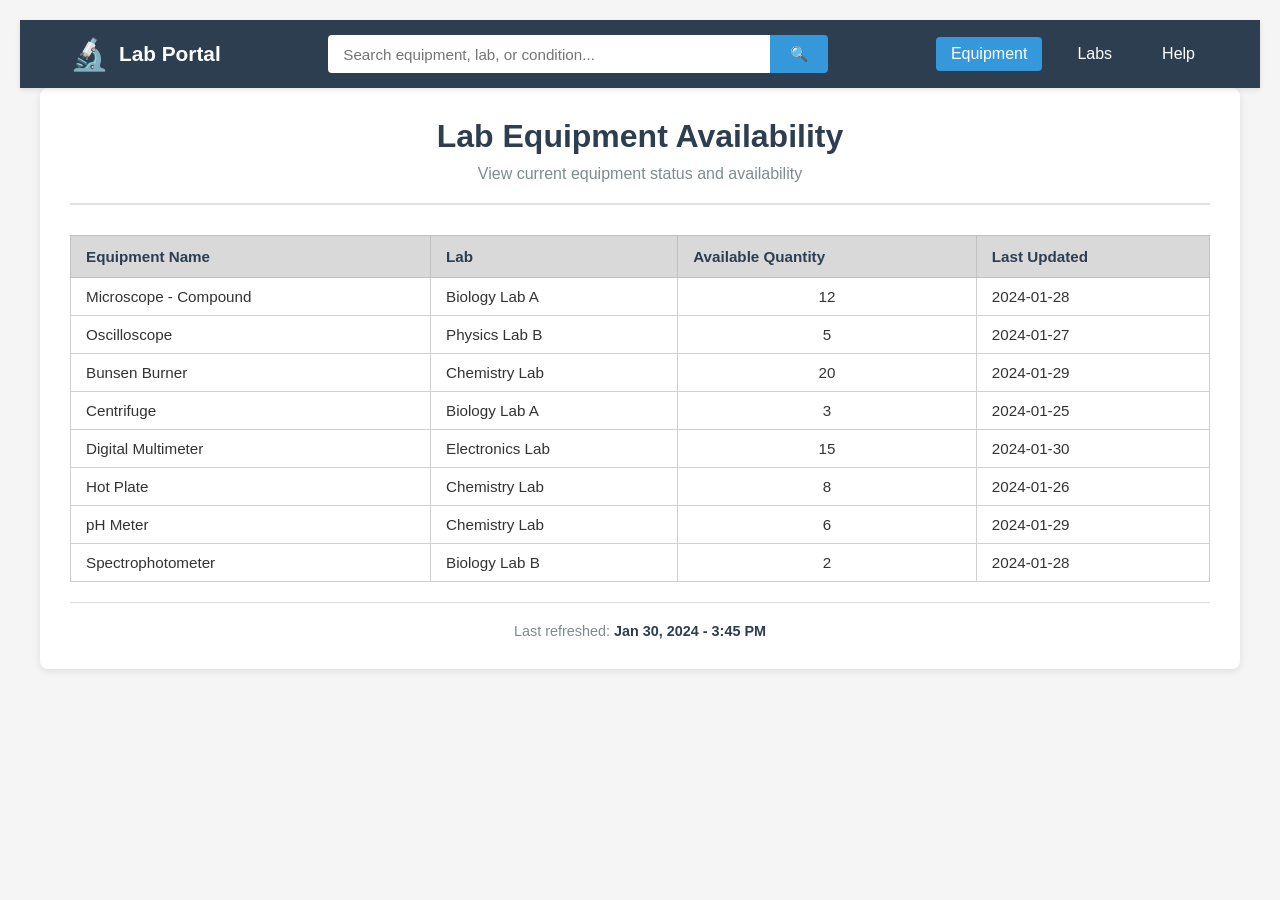
==== index.html @ 0727ee99 "Add files via upload" ====
<!DOCTYPE html>
<html lang="en">
<head>
    <meta charset="UTF-8">
    <meta name="viewport" content="width=device-width, initial-scale=1.0">
    <title>Lab Equipment Availability</title>
    
    <!-- Link to our CSS file -->
    <link rel="stylesheet" href="style.css">
</head>
<body>
     <!-- Navigation Bar -->
    <nav class="navbar">
        <div class="nav-container">
            <!-- Logo/Brand -->
            <div class="nav-logo">
                <span class="logo-icon">🔬</span>
                <span class="logo-text">Lab Portal</span>
            </div>
            
            <!-- Search Bar -->
            <div class="nav-search">
                <input 
                    type="text" 
                    id="searchInput" 
                    class="search-input" 
                    placeholder="Search equipment, lab, or condition..."
                >
                <button class="search-button">
                    <span class="search-icon">🔍</span>
                </button>
            </div>
            
            <!-- Navigation Links (optional - can add later) -->
            <div class="nav-links">
                <a href="#" class="nav-link active">Equipment</a>
                <a href="#" class="nav-link">Labs</a>
                <a href="#" class="nav-link">Help</a>
            </div>
        </div>
    </nav>
    
    <!-- Main container for the page -->
    <div class="container">
        
        <!-- Page header -->
        <header>
            <h1>Lab Equipment Availability</h1>
            <p>View current equipment status and availability</p>
        </header>

        <!-- Loading message (will be controlled by JavaScript later) -->
        <div id="loading" style="display: none;">Loading equipment data...</div>

        <!-- Error message (will be controlled by JavaScript later) -->
        <div id="error" style="display: none;"></div>

        <!-- Table container (Excel-like table) -->
        <div class="table-container">
            <table id="equipmentTable">
                <!-- Table header -->
                <thead>
                    <tr>
                        <th>Equipment Name</th>
                        <th>Lab</th>
                        <th>Available Quantity</th>
                    
                        <th>Last Updated</th>
                    </tr>
                </thead>
                <!-- Table body with SAMPLE DATA for design preview -->
                <tbody id="equipmentTableBody">
                    <tr>
                        <td>Microscope - Compound</td>
                        <td>Biology Lab A</td>
                        <td style="text-align: center;">12</td>
                        
                        <td>2024-01-28</td>
                    </tr>
                    <tr>
                        <td>Oscilloscope</td>
                        <td>Physics Lab B</td>
                        <td style="text-align: center;">5</td>
                        
                        <td>2024-01-27</td>
                    </tr>
                    <tr>
                        <td>Bunsen Burner</td>
                        <td>Chemistry Lab</td>
                        <td style="text-align: center;">20</td>
                       
                        <td>2024-01-29</td>
                    </tr>
                    <tr>
                        <td>Centrifuge</td>
                        <td>Biology Lab A</td>
                        <td style="text-align: center;">3</td>
                        
                        <td>2024-01-25</td>
                    </tr>
                    <tr>
                        <td>Digital Multimeter</td>
                        <td>Electronics Lab</td>
                        <td style="text-align: center;">15</td>
                       
                        <td>2024-01-30</td>
                    </tr>
                    <tr>
                        <td>Hot Plate</td>
                        <td>Chemistry Lab</td>
                        <td style="text-align: center;">8</td>
                        
                        <td>2024-01-26</td>
                    </tr>
                    <tr>
                        <td>pH Meter</td>
                        <td>Chemistry Lab</td>
                        <td style="text-align: center;">6</td>
                        
                        <td>2024-01-29</td>
                    </tr>
                    <tr>
                        <td>Spectrophotometer</td>
                        <td>Biology Lab B</td>
                        <td style="text-align: center;">2</td>
                        
                        <td>2024-01-28</td>
                    </tr>
                </tbody>
            </table>
        </div>

        <!-- Footer -->
        <footer>
            <p>Last refreshed: <span id="refreshTime">Jan 30, 2024 - 3:45 PM</span></p>
        </footer>

    </div>

    <!-- 
        ============================================
        FIREBASE JAVASCRIPT PLACEHOLDER
        ============================================
        
        When ready to integrate Firebase:
        1. Uncomment the line below
        2. Make sure script.js has your Firebase config
        3. The script will replace the sample data above
        
        <script src="script.js" type="module"></script>
    -->
</body>
</html>
---- style.css ----
/* ========================================
   GENERAL PAGE STYLING
   ======================================== */

/* Reset default margins and set overall page style */
* {
    margin: 0;
    padding: 0;
    box-sizing: border-box;
}

body {
    font-family: 'Segoe UI', Tahoma, Geneva, Verdana, sans-serif;
    background-color: #f5f5f5;
    color: #333;
    padding: 20px;
}

/* ========================================
   NAVIGATION BAR STYLING
   ======================================== */

.navbar {
    background-color: #2c3e50;
    color: white;
    padding: 15px 0;
    box-shadow: 0 2px 5px rgba(0, 0, 0, 0.1);
    position: sticky;
    top: 0;
    z-index: 1000;
}

.nav-container {
    max-width: 1200px;
    margin: 0 auto;
    padding: 0 30px;
    display: flex;
    align-items: center;
    justify-content: space-between;
    gap: 20px;
}

/* Logo Section */
.nav-logo {
    display: flex;
    align-items: center;
    gap: 10px;
    font-size: 1.3em;
    font-weight: 600;
    cursor: pointer;
}

.logo-icon {
    font-size: 1.5em;
}

.logo-text {
    color: white;
}

/* Search Bar Section */
.nav-search {
    flex: 1;
    max-width: 500px;
    display: flex;
    gap: 0;
}

.search-input {
    flex: 1;
    padding: 10px 15px;
    border: none;
    border-radius: 4px 0 0 4px;
    font-size: 0.95em;
    outline: none;
    background-color: white;
}

.search-input:focus {
    box-shadow: 0 0 0 2px #3498db;
}

.search-button {
    padding: 10px 20px;
    border: none;
    background-color: #3498db;
    color: white;
    border-radius: 0 4px 4px 0;
    cursor: pointer;
    transition: background-color 0.3s;
}

.search-button:hover {
    background-color: #2980b9;
}

.search-icon {
    font-size: 1.1em;
}

/* Navigation Links */
.nav-links {
    display: flex;
    gap: 20px;
}

.nav-link {
    color: white;
    text-decoration: none;
    padding: 8px 15px;
    border-radius: 4px;
    transition: background-color 0.3s;
    white-space: nowrap;
}

.nav-link:hover {
    background-color: rgba(255, 255, 255, 0.1);
}

.nav-link.active {
    background-color: #3498db;
}



/* Main container - centers content and sets max width */
.container {
    max-width: 1200px;
    margin: 0 auto;
    background-color: white;
    padding: 30px;
    border-radius: 8px;
    box-shadow: 0 2px 8px rgba(0, 0, 0, 0.1);
}


/* ========================================
   HEADER STYLING
   ======================================== */

header {
    text-align: center;
    margin-bottom: 30px;
    padding-bottom: 20px;
    border-bottom: 2px solid #e0e0e0;
}

header h1 {
    color: #2c3e50;
    font-size: 2em;
    margin-bottom: 10px;
}

header p {
    color: #7f8c8d;
    font-size: 1em;
}


/* ========================================
   LOADING & ERROR MESSAGES
   ======================================== */

#loading {
    text-align: center;
    padding: 40px;
    font-size: 1.1em;
    color: #3498db;
}

#error {
    background-color: #ffe6e6;
    color: #c0392b;
    padding: 15px;
    margin-bottom: 20px;
    border-radius: 5px;
    border-left: 4px solid #c0392b;
}


/* ========================================
   EXCEL-LIKE TABLE STYLING
   ======================================== */

/* Container for the table with horizontal scroll on small screens */
.table-container {
    overflow-x: auto;
    margin-bottom: 20px;
}

/* Main table styling - Excel appearance */
#equipmentTable {
    width: 100%;
    border-collapse: collapse;
    background-color: white;
    font-size: 0.95em;
}

/* Table header styling - darker background like Excel */
#equipmentTable thead {
    background-color: #d9d9d9; /* Light grey like Excel header */
    position: sticky;
    top: 0;
}

#equipmentTable th {
    padding: 12px 15px;
    text-align: left;
    font-weight: 600;
    color: #2c3e50;
    border: 1px solid #c0c0c0; /* Light grey borders */
    white-space: nowrap;
}

/* Table body cells - white background with light borders */
#equipmentTable td {
    padding: 10px 15px;
    border: 1px solid #d0d0d0; /* Excel-like grid lines */
    background-color: white;
}

/* Zebra striping for better readability */
#equipmentTable tbody tr:nth-child(even) {
    background-color: #fafafa;
}

/* Hover effect on rows */
#equipmentTable tbody tr:hover {
    background-color: #e3f2fd;
    cursor: pointer;
}

/* Special styling for condition column based on value */
.condition-good {
    color: #27ae60;
    font-weight: 600;
}

.condition-fair {
    color: #f39c12;
    font-weight: 600;
}

.condition-poor {
    color: #e74c3c;
    font-weight: 600;
}


/* ========================================
   FOOTER STYLING
   ======================================== */

footer {
    text-align: center;
    padding-top: 20px;
    border-top: 1px solid #e0e0e0;
    color: #7f8c8d;
    font-size: 0.9em;
}

#refreshTime {
    font-weight: 600;
    color: #2c3e50;
}


/* ========================================
   RESPONSIVE DESIGN FOR MOBILE
   ======================================== */

@media screen and (max-width: 768px) {
    
    /* Reduce padding on small screens */
    .container {
        padding: 20px 15px;
    }
    
    header h1 {
        font-size: 1.5em;
    }
    
    header p {
        font-size: 0.9em;
    }
    
    /* Make table text smaller on mobile */
    #equipmentTable {
        font-size: 0.85em;
    }
    
    #equipmentTable th,
    #equipmentTable td {
        padding: 8px 10px;
    }
}

/* Very small screens - stack table if needed */
@media screen and (max-width: 480px) {
    #equipmentTable {
        font-size: 0.8em;
    }
    
    #equipmentTable th,
    #equipmentTable td {
        padding: 6px 8px;
    }
}
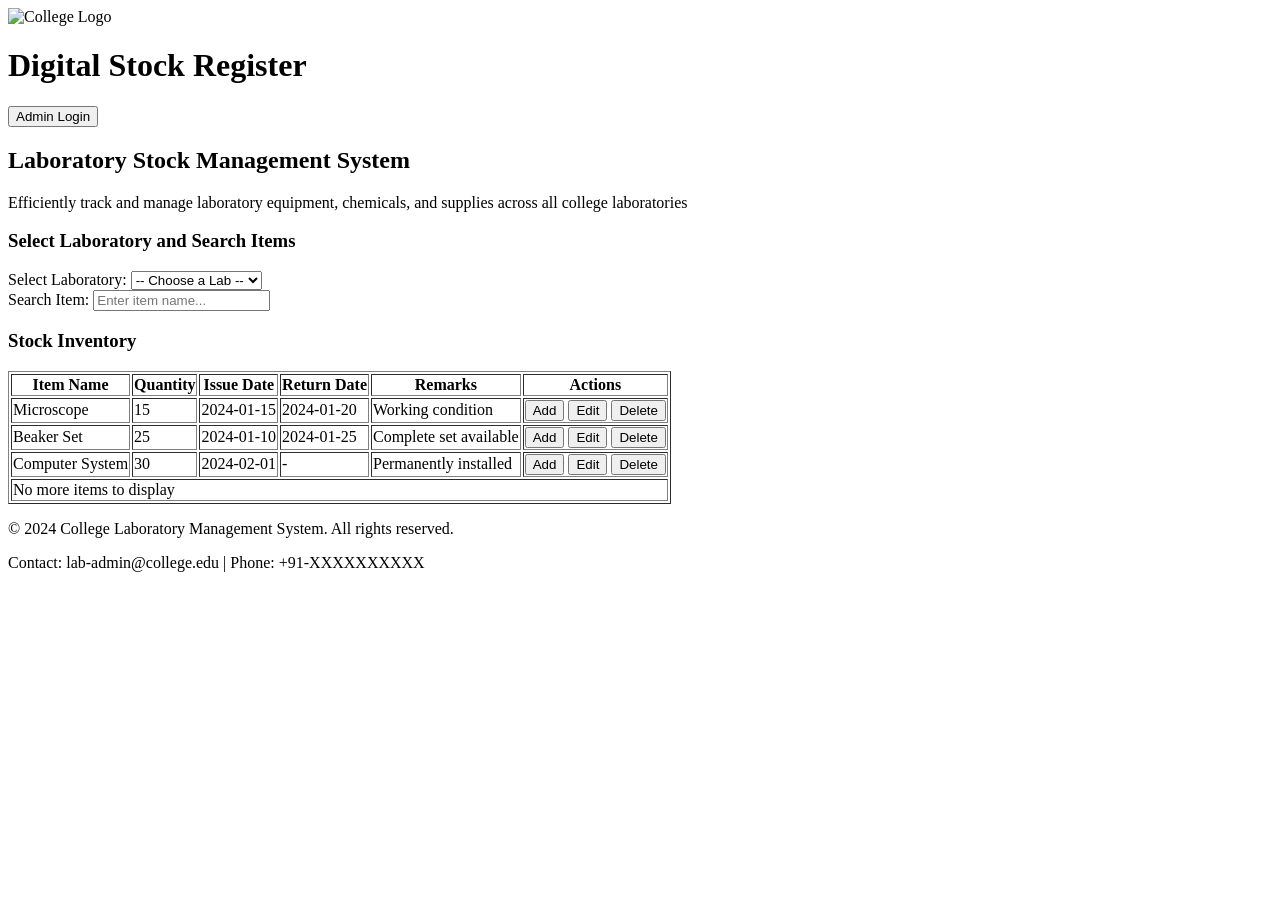
==== commit 24108477: "Add files via upload" ====
--- a/index.html
+++ b/index.html
@@ -3,151 +3,135 @@
 <head>
     <meta charset="UTF-8">
     <meta name="viewport" content="width=device-width, initial-scale=1.0">
-    <title>Lab Equipment Availability</title>
-    
-    <!-- Link to our CSS file -->
-    <link rel="stylesheet" href="style.css">
+    <title>Digital Stock Register - College Laboratory Management</title>
 </head>
 <body>
-     <!-- Navigation Bar -->
-    <nav class="navbar">
-        <div class="nav-container">
-            <!-- Logo/Brand -->
-            <div class="nav-logo">
-                <span class="logo-icon">🔬</span>
-                <span class="logo-text">Lab Portal</span>
+    
+    <!-- Header Section: Contains college branding and navigation -->
+    <header>
+        <div>
+            <!-- Placeholder for college logo image -->
+            <img src="logo-placeholder.png" alt="College Logo" width="80" height="80">
+        </div>
+        
+        <div>
+            <!-- Main website title -->
+            <h1>Digital Stock Register</h1>
+        </div>
+        
+        <div>
+            <!-- Admin login navigation button -->
+            <button type="button">Admin Login</button>
+        </div>
+    </header>
+
+    <!-- Main Content Area -->
+    <main>
+        
+        <!-- Hero/Banner Section: Introduction and description -->
+        <section>
+            <h2>Laboratory Stock Management System</h2>
+            <p>Efficiently track and manage laboratory equipment, chemicals, and supplies across all college laboratories</p>
+        </section>
+
+        <!-- Controls Section: Lab selection and search functionality -->
+        <section>
+            <h3>Select Laboratory and Search Items</h3>
+            
+            <!-- Laboratory selection dropdown -->
+            <div>
+                <label for="lab-select">Select Laboratory:</label>
+                <select id="lab-select" name="laboratory">
+                    <option value="">-- Choose a Lab --</option>
+                    <option value="english">English Lab</option>
+                    <option value="pps">PPS Lab</option>
+                    <option value="chemistry">Chemistry Lab</option>
+                    <option value="physics">Physics Lab</option>
+                    <option value="workshop">Workshop</option>
+                </select>
             </div>
+
+            <!-- Search input field -->
+            <div>
+                <label for="search-item">Search Item:</label>
+                <input type="text" id="search-item" name="search" placeholder="Enter item name...">
+            </div>
+        </section>
+
+        <!-- Stock Table Section: Displays inventory items -->
+        <section>
+            <h3>Stock Inventory</h3>
             
-            <!-- Search Bar -->
-            <div class="nav-search">
-                <input 
-                    type="text" 
-                    id="searchInput" 
-                    class="search-input" 
-                    placeholder="Search equipment, lab, or condition..."
-                >
-                <button class="search-button">
-                    <span class="search-icon">🔍</span>
-                </button>
-            </div>
-            
-            <!-- Navigation Links (optional - can add later) -->
-            <div class="nav-links">
-                <a href="#" class="nav-link active">Equipment</a>
-                <a href="#" class="nav-link">Labs</a>
-                <a href="#" class="nav-link">Help</a>
-            </div>
-        </div>
-    </nav>
-    
-    <!-- Main container for the page -->
-    <div class="container">
-        
-        <!-- Page header -->
-        <header>
-            <h1>Lab Equipment Availability</h1>
-            <p>View current equipment status and availability</p>
-        </header>
-
-        <!-- Loading message (will be controlled by JavaScript later) -->
-        <div id="loading" style="display: none;">Loading equipment data...</div>
-
-        <!-- Error message (will be controlled by JavaScript later) -->
-        <div id="error" style="display: none;"></div>
-
-        <!-- Table container (Excel-like table) -->
-        <div class="table-container">
-            <table id="equipmentTable">
-                <!-- Table header -->
+            <!-- Data table for stock items -->
+            <table border="1">
                 <thead>
                     <tr>
-                        <th>Equipment Name</th>
-                        <th>Lab</th>
-                        <th>Available Quantity</th>
-                    
-                        <th>Last Updated</th>
+                        <th>Item Name</th>
+                        <th>Quantity</th>
+                        <th>Issue Date</th>
+                        <th>Return Date</th>
+                        <th>Remarks</th>
+                        <th>Actions</th>
                     </tr>
                 </thead>
-                <!-- Table body with SAMPLE DATA for design preview -->
-                <tbody id="equipmentTableBody">
+                <tbody>
+                    <!-- Sample row 1: Example data for demonstration -->
                     <tr>
-                        <td>Microscope - Compound</td>
-                        <td>Biology Lab A</td>
-                        <td style="text-align: center;">12</td>
-                        
-                        <td>2024-01-28</td>
+                        <td>Microscope</td>
+                        <td>15</td>
+                        <td>2024-01-15</td>
+                        <td>2024-01-20</td>
+                        <td>Working condition</td>
+                        <td>
+                            <button type="button">Add</button>
+                            <button type="button">Edit</button>
+                            <button type="button">Delete</button>
+                        </td>
                     </tr>
+                    
+                    <!-- Sample row 2: Example data for demonstration -->
                     <tr>
-                        <td>Oscilloscope</td>
-                        <td>Physics Lab B</td>
-                        <td style="text-align: center;">5</td>
-                        
-                        <td>2024-01-27</td>
+                        <td>Beaker Set</td>
+                        <td>25</td>
+                        <td>2024-01-10</td>
+                        <td>2024-01-25</td>
+                        <td>Complete set available</td>
+                        <td>
+                            <button type="button">Add</button>
+                            <button type="button">Edit</button>
+                            <button type="button">Delete</button>
+                        </td>
                     </tr>
+                    
+                    <!-- Sample row 3: Example data for demonstration -->
                     <tr>
-                        <td>Bunsen Burner</td>
-                        <td>Chemistry Lab</td>
-                        <td style="text-align: center;">20</td>
-                       
-                        <td>2024-01-29</td>
+                        <td>Computer System</td>
+                        <td>30</td>
+                        <td>2024-02-01</td>
+                        <td>-</td>
+                        <td>Permanently installed</td>
+                        <td>
+                            <button type="button">Add</button>
+                            <button type="button">Edit</button>
+                            <button type="button">Delete</button>
+                        </td>
                     </tr>
+                    
+                    <!-- Additional rows can be added here as needed -->
                     <tr>
-                        <td>Centrifuge</td>
-                        <td>Biology Lab A</td>
-                        <td style="text-align: center;">3</td>
-                        
-                        <td>2024-01-25</td>
-                    </tr>
-                    <tr>
-                        <td>Digital Multimeter</td>
-                        <td>Electronics Lab</td>
-                        <td style="text-align: center;">15</td>
-                       
-                        <td>2024-01-30</td>
-                    </tr>
-                    <tr>
-                        <td>Hot Plate</td>
-                        <td>Chemistry Lab</td>
-                        <td style="text-align: center;">8</td>
-                        
-                        <td>2024-01-26</td>
-                    </tr>
-                    <tr>
-                        <td>pH Meter</td>
-                        <td>Chemistry Lab</td>
-                        <td style="text-align: center;">6</td>
-                        
-                        <td>2024-01-29</td>
-                    </tr>
-                    <tr>
-                        <td>Spectrophotometer</td>
-                        <td>Biology Lab B</td>
-                        <td style="text-align: center;">2</td>
-                        
-                        <td>2024-01-28</td>
+                        <td colspan="6">No more items to display</td>
                     </tr>
                 </tbody>
             </table>
-        </div>
+        </section>
 
-        <!-- Footer -->
-        <footer>
-            <p>Last refreshed: <span id="refreshTime">Jan 30, 2024 - 3:45 PM</span></p>
-        </footer>
+    </main>
 
-    </div>
+    <!-- Footer Section: Additional information and credits -->
+    <footer>
+        <p>&copy; 2024 College Laboratory Management System. All rights reserved.</p>
+        <p>Contact: lab-admin@college.edu | Phone: +91-XXXXXXXXXX</p>
+    </footer>
 
-    <!-- 
-        ============================================
-        FIREBASE JAVASCRIPT PLACEHOLDER
-        ============================================
-        
-        When ready to integrate Firebase:
-        1. Uncomment the line below
-        2. Make sure script.js has your Firebase config
-        3. The script will replace the sample data above
-        
-        <script src="script.js" type="module"></script>
-    -->
 </body>
 </html>
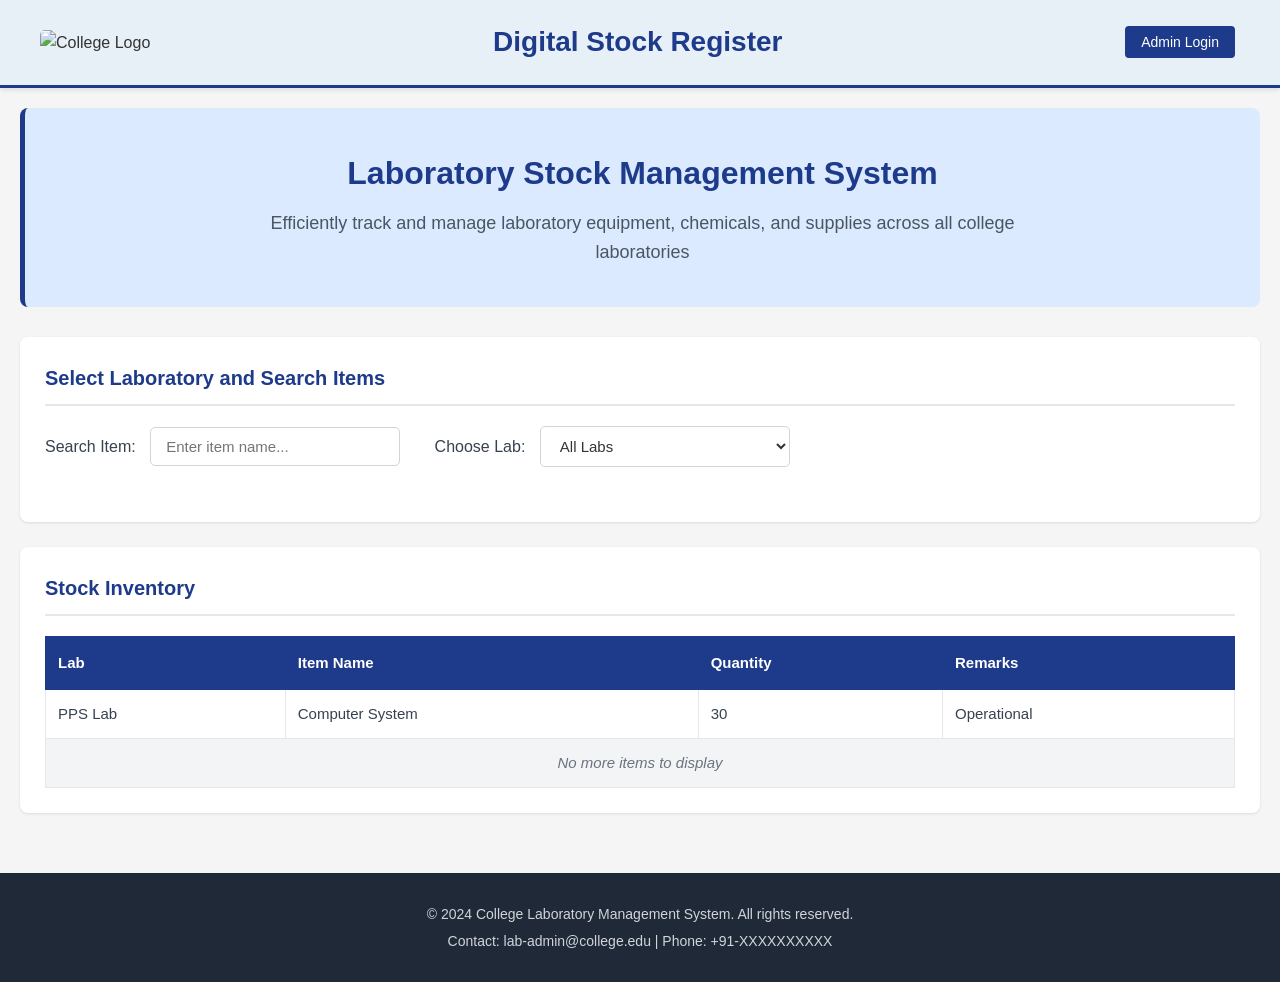
==== commit dacd1efc: "Refactor index.html for improved layout and styling Updated the HTML structure and added a styleshee" ====
--- a/index.html
+++ b/index.html
@@ -4,6 +4,8 @@
     <meta charset="UTF-8">
     <meta name="viewport" content="width=device-width, initial-scale=1.0">
     <title>Digital Stock Register - College Laboratory Management</title>
+    <link rel="stylesheet" href="style.css">
+
 </head>
 <body>
     
@@ -35,28 +37,34 @@
         </section>
 
         <!-- Controls Section: Lab selection and search functionality -->
-        <section>
-            <h3>Select Laboratory and Search Items</h3>
-            
-            <!-- Laboratory selection dropdown -->
-            <div>
-                <label for="lab-select">Select Laboratory:</label>
-                <select id="lab-select" name="laboratory">
-                    <option value="">-- Choose a Lab --</option>
-                    <option value="english">English Lab</option>
-                    <option value="pps">PPS Lab</option>
-                    <option value="chemistry">Chemistry Lab</option>
-                    <option value="physics">Physics Lab</option>
-                    <option value="workshop">Workshop</option>
-                </select>
-            </div>
+        <!-- Controls Section -->
+<section class="controls-section">
+    <h3>Select Laboratory and Search Items</h3>
 
-            <!-- Search input field -->
-            <div>
-                <label for="search-item">Search Item:</label>
-                <input type="text" id="search-item" name="search" placeholder="Enter item name...">
-            </div>
-        </section>
+    <div class="controls-row">
+
+        <div class="control-group">
+            <label for="search-item">Search Item:</label>
+            <input type="text" id="search-item" placeholder="Enter item name...">
+        </div>
+
+        <div class="control-group">
+            <label for="labFilter">Choose Lab:</label>
+            <select id="labFilter">
+                <option value="All">All Labs</option>
+                <option value="English Lab">English Lab</option>
+                <option value="PPS Lab">PPS Lab</option>
+                <option value="Chemistry Lab">Chemistry Lab</option>
+                <option value="Physics Lab">Physics Lab</option>
+                <option value="Workshop">Workshop</option>
+            </select>
+        </div>
+
+    </div>
+</section>
+
+
+                
 
         <!-- Stock Table Section: Displays inventory items -->
         <section>
@@ -65,56 +73,25 @@
             <!-- Data table for stock items -->
             <table border="1">
                 <thead>
-                    <tr>
-                        <th>Item Name</th>
-                        <th>Quantity</th>
-                        <th>Issue Date</th>
-                        <th>Return Date</th>
-                        <th>Remarks</th>
-                        <th>Actions</th>
-                    </tr>
+                    <thead>
+                         <tr>
+                            <th>Lab</th>
+                             <th>Item Name</th>
+                             <th>Quantity</th>
+                              <th>Remarks</th>
+                              
+                         </tr>
+                        </thead>
+
                 </thead>
                 <tbody>
-                    <!-- Sample row 1: Example data for demonstration -->
-                    <tr>
-                        <td>Microscope</td>
-                        <td>15</td>
-                        <td>2024-01-15</td>
-                        <td>2024-01-20</td>
-                        <td>Working condition</td>
-                        <td>
-                            <button type="button">Add</button>
-                            <button type="button">Edit</button>
-                            <button type="button">Delete</button>
-                        </td>
-                    </tr>
-                    
-                    <!-- Sample row 2: Example data for demonstration -->
-                    <tr>
-                        <td>Beaker Set</td>
-                        <td>25</td>
-                        <td>2024-01-10</td>
-                        <td>2024-01-25</td>
-                        <td>Complete set available</td>
-                        <td>
-                            <button type="button">Add</button>
-                            <button type="button">Edit</button>
-                            <button type="button">Delete</button>
-                        </td>
-                    </tr>
                     
                     <!-- Sample row 3: Example data for demonstration -->
                     <tr>
+                        <td>PPS Lab</td>
                         <td>Computer System</td>
                         <td>30</td>
-                        <td>2024-02-01</td>
-                        <td>-</td>
-                        <td>Permanently installed</td>
-                        <td>
-                            <button type="button">Add</button>
-                            <button type="button">Edit</button>
-                            <button type="button">Delete</button>
-                        </td>
+                        <td>Operational</td>
                     </tr>
                     
                     <!-- Additional rows can be added here as needed -->
@@ -132,6 +109,7 @@
         <p>&copy; 2024 College Laboratory Management System. All rights reserved.</p>
         <p>Contact: lab-admin@college.edu | Phone: +91-XXXXXXXXXX</p>
     </footer>
+<script src="script.js"></script>
 
 </body>
-</html>+</html>
--- a/style.css
+++ b/style.css
@@ -0,0 +1,321 @@
+/* ==========================
+   GLOBAL STYLES
+   ========================== */
+
+/* Reset and base styles */
+* {
+    margin: 0;
+    padding: 0;
+    box-sizing: border-box;
+}
+
+body {
+    font-family: Arial, Helvetica, sans-serif;
+    color: #333333;
+    background-color: #f5f5f5;
+    line-height: 1.6;
+}
+
+/* ==========================
+   HEADER SECTION
+   ========================== */
+
+header {
+    background-color: #e8f0f7;
+    padding: 20px 40px;
+    display: flex;
+    justify-content: space-between;
+    align-items: center;
+    border-bottom: 3px solid #1e3a8a;
+    box-shadow: 0 2px 5px rgba(0, 0, 0, 0.1);
+}
+
+header div {
+    display: inline-block;
+}
+
+header h1 {
+    color: #1e3a8a;
+    font-size: 28px;
+    font-weight: 600;
+    margin: 0;
+}
+
+header img {
+    vertical-align: middle;
+    border-radius: 5px;
+}
+
+header button {
+    background-color: #1e3a8a;
+    color: white;
+    border: none;
+    padding: 10px 25px;
+    font-size: 16px;
+    border-radius: 5px;
+    cursor: pointer;
+    font-weight: 500;
+}
+
+header button:hover {
+    background-color: #2563eb;
+}
+
+/* ==========================
+   MAIN CONTENT AREA
+   ========================== */
+
+main {
+    max-width: 1400px;
+    margin: 0 auto;
+    padding: 20px;
+}
+
+/* ==========================
+   HERO/BANNER SECTION
+   ========================== */
+
+main section:first-child {
+    background-color: #dbeafe;
+    padding: 40px 20px;
+    text-align: center;
+    margin-bottom: 30px;
+    border-radius: 8px;
+    border-left: 5px solid #1e3a8a;
+}
+
+main section:first-child h2 {
+    color: #1e3a8a;
+    font-size: 32px;
+    margin-bottom: 10px;
+    font-weight: 600;
+}
+
+main section:first-child p {
+    color: #4b5563;
+    font-size: 18px;
+    max-width: 800px;
+    margin: 0 auto;
+}
+
+/* ==========================
+   CONTROLS SECTION
+   ========================== */
+
+main section:nth-child(2) {
+    background-color: white;
+    padding: 25px;
+    margin-bottom: 25px;
+    border-radius: 8px;
+    box-shadow: 0 1px 3px rgba(0, 0, 0, 0.1);
+}
+
+main section:nth-child(2) h3 {
+    color: #1e3a8a;
+    font-size: 20px;
+    margin-bottom: 20px;
+    border-bottom: 2px solid #e5e7eb;
+    padding-bottom: 10px;
+}
+
+main section:nth-child(2) div {
+    display: inline-block;
+    margin-right: 30px;
+    margin-bottom: 15px;
+}
+
+main section:nth-child(2) label {
+    display: inline-block;
+    margin-right: 10px;
+    font-weight: 500;
+    color: #374151;
+}
+
+main section:nth-child(2) select,
+main section:nth-child(2) input[type="text"] {
+    padding: 10px 15px;
+    border: 1px solid #d1d5db;
+    border-radius: 5px;
+    font-size: 15px;
+    background-color: #ffffff;
+    color: #333333;
+    min-width: 250px;
+}
+
+main section:nth-child(2) select:focus,
+main section:nth-child(2) input[type="text"]:focus {
+    outline: none;
+    border-color: #1e3a8a;
+    box-shadow: 0 0 0 3px rgba(30, 58, 138, 0.1);
+}
+
+/* ==========================
+   STOCK TABLE SECTION
+   ========================== */
+
+main section:nth-child(3) {
+    background-color: white;
+    padding: 25px;
+    border-radius: 8px;
+    box-shadow: 0 1px 3px rgba(0, 0, 0, 0.1);
+}
+
+main section:nth-child(3) h3 {
+    color: #1e3a8a;
+    font-size: 20px;
+    margin-bottom: 20px;
+    border-bottom: 2px solid #e5e7eb;
+    padding-bottom: 10px;
+}
+
+/* ==========================
+   TABLE STYLING (Excel-like)
+   ========================== */
+
+table {
+    width: 100%;
+    border-collapse: collapse;
+    background-color: white;
+    font-size: 15px;
+}
+
+/* Table header styling */
+thead {
+    background-color: #1e3a8a;
+    color: white;
+}
+
+thead th {
+    padding: 14px 12px;
+    text-align: left;
+    font-weight: 600;
+    border: 1px solid #1e3a8a;
+}
+
+/* Table body styling */
+tbody tr {
+    border-bottom: 1px solid #e5e7eb;
+}
+
+tbody tr:nth-child(even) {
+    background-color: #f9fafb;
+}
+
+tbody tr:hover {
+    background-color: #eff6ff;
+    transition: background-color 0.2s ease;
+}
+
+tbody td {
+    padding: 12px;
+    border: 1px solid #e5e7eb;
+    color: #374151;
+}
+
+/* Last row (no items message) styling */
+tbody tr:last-child td {
+    text-align: center;
+    color: #6b7280;
+    font-style: italic;
+    background-color: #f3f4f6;
+}
+
+/* ==========================
+   BUTTON STYLING
+   ========================== */
+
+/* Common button styles */
+button[type="button"] {
+    padding: 8px 16px;
+    border: none;
+    border-radius: 4px;
+    font-size: 14px;
+    font-weight: 500;
+    cursor: pointer;
+    margin-right: 5px;
+    transition: all 0.3s ease;
+}
+
+/* Add button - Blue */
+tbody button:nth-child(1) {
+    background-color: #2563eb;
+    color: white;
+}
+
+tbody button:nth-child(1):hover {
+    background-color: #1d4ed8;
+    box-shadow: 0 2px 4px rgba(37, 99, 235, 0.3);
+}
+
+/* Edit button - Orange */
+tbody button:nth-child(2) {
+    background-color: #f97316;
+    color: white;
+}
+
+tbody button:nth-child(2):hover {
+    background-color: #ea580c;
+    box-shadow: 0 2px 4px rgba(249, 115, 22, 0.3);
+}
+
+/* Delete button - Muted Red */
+tbody button:nth-child(3) {
+    background-color: #dc2626;
+    color: white;
+}
+
+tbody button:nth-child(3):hover {
+    background-color: #b91c1c;
+    box-shadow: 0 2px 4px rgba(220, 38, 38, 0.3);
+}
+
+/* ==========================
+   FOOTER SECTION
+   ========================== */
+
+footer {
+    background-color: #1f2937;
+    color: #d1d5db;
+    text-align: center;
+    padding: 25px 20px;
+    margin-top: 40px;
+}
+
+footer p {
+    margin: 5px 0;
+    font-size: 14px;
+}
+
+footer p:first-child {
+    font-weight: 500;
+}
+
+/* ==========================
+   RESPONSIVE ADJUSTMENTS
+   ========================== */
+
+/* For smaller screens, stack controls vertically */
+@media (max-width: 768px) {
+    header {
+        flex-direction: column;
+        text-align: center;
+    }
+    
+    header div {
+        margin-bottom: 10px;
+    }
+    
+    main section:nth-child(2) div {
+        display: block;
+        margin-right: 0;
+    }
+    
+    table {
+        font-size: 13px;
+    }
+    
+    tbody td,
+    thead th {
+        padding: 8px;
+    }
+}
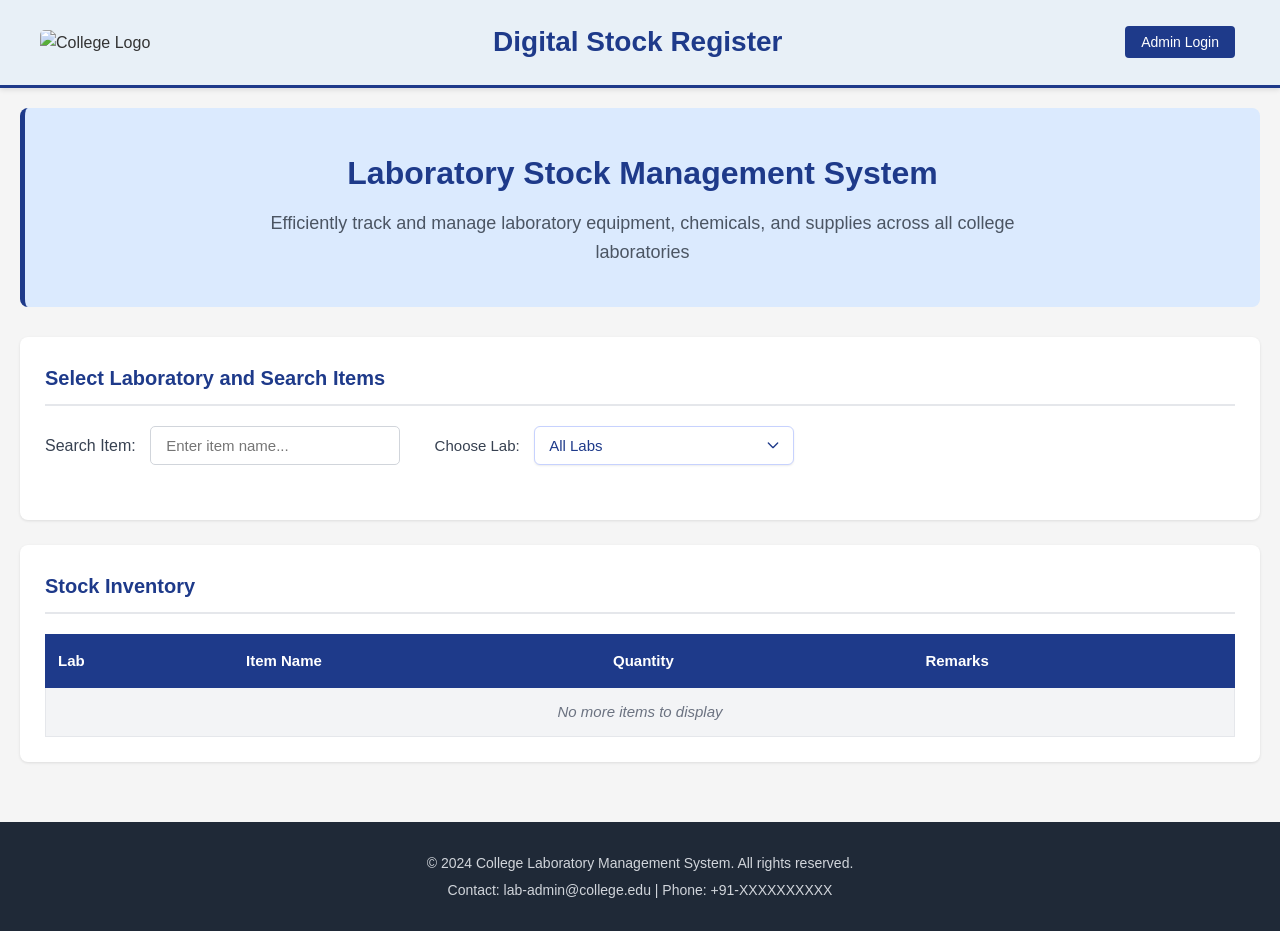
==== commit a1d6de64: "Refactor index.html to include admin login modal" ====
--- a/index.html
+++ b/index.html
@@ -72,7 +72,6 @@
             
             <!-- Data table for stock items -->
             <table border="1">
-                <thead>
                     <thead>
                          <tr>
                             <th>Lab</th>
@@ -86,13 +85,7 @@
                 </thead>
                 <tbody>
                     
-                    <!-- Sample row 3: Example data for demonstration -->
-                    <tr>
-                        <td>PPS Lab</td>
-                        <td>Computer System</td>
-                        <td>30</td>
-                        <td>Operational</td>
-                    </tr>
+                    
                     
                     <!-- Additional rows can be added here as needed -->
                     <tr>
@@ -103,13 +96,35 @@
         </section>
 
     </main>
+<!-- Admin Login Modal -->
+<div id="loginModal" class="modal" style="display:none;">
+  <div class="modal-content">
+    <h3>Admin Login</h3>
+
+    <input type="email" id="adminEmail" placeholder="Enter Email">
+    <input type="password" id="adminPassword" placeholder="Enter Password">
+
+    <button id="loginBtn">Login</button>
+    <button id="closeLogin">Cancel</button>
+  </div>
+</div>
 
     <!-- Footer Section: Additional information and credits -->
     <footer>
         <p>&copy; 2024 College Laboratory Management System. All rights reserved.</p>
         <p>Contact: lab-admin@college.edu | Phone: +91-XXXXXXXXXX</p>
     </footer>
+<script type="module" src="firebase.js"></script>
 <script src="script.js"></script>
+<!-- Success Popup -->
+<div id="successPopup" class="success-popup">
+  <div class="success-box">
+    <div class="checkmark">✔</div>
+    <h3>Login Successful</h3>
+    <p>Welcome Admin 👩‍💻</p>
+  </div>
+</div>
+
 
 </body>
 </html>
--- a/style.css
+++ b/style.css
@@ -148,6 +148,107 @@
     border-color: #1e3a8a;
     box-shadow: 0 0 0 3px rgba(30, 58, 138, 0.1);
 }
+/* ==========================
+   CONTROLS LAYOUT FIX
+   ========================== */
+
+.controls-section {
+    background-color: white;
+    padding: 25px;
+    margin-bottom: 25px;
+    border-radius: 8px;
+    box-shadow: 0 1px 3px rgba(0, 0, 0, 0.1);
+}
+
+.controls-section h3 {
+    color: #1e3a8a;
+    font-size: 20px;
+    margin-bottom: 20px;
+    border-bottom: 2px solid #e5e7eb;
+    padding-bottom: 10px;
+}
+
+.controls-row {
+    display: flex;
+    gap: 40px;
+    flex-wrap: wrap;
+    align-items: center;
+}
+
+.control-group {
+    display: flex;
+    flex-direction: column;
+}
+
+.control-group label {
+    margin-bottom: 6px;
+    font-weight: 600;
+    color: #374151;
+}
+
+.control-group input,
+.control-group select {
+    padding: 10px 15px;
+    border: 1px solid #d1d5db;
+    border-radius: 6px;
+    font-size: 15px;
+    min-width: 260px;
+}
+/* ==========================
+   LAB FILTER DROPDOWN STYLING
+   ========================== */
+
+#labFilter {
+    appearance: none;            /* remove default browser arrow */
+    -webkit-appearance: none;
+    -moz-appearance: none;
+
+    background-color: #ffffff;
+    border: 1px solid #c7d2fe;
+    border-radius: 6px;
+
+    padding: 10px 40px 10px 14px;
+    font-size: 15px;
+    font-weight: 500;
+    color: #1e3a8a;
+
+    cursor: pointer;
+    min-width: 260px;
+
+    box-shadow: 0 1px 2px rgba(0, 0, 0, 0.08);
+
+    background-image: url("data:image/svg+xml,%3Csvg fill='none' stroke='%231e3a8a' stroke-width='2' viewBox='0 0 24 24' xmlns='http://www.w3.org/2000/svg'%3E%3Cpath stroke-linecap='round' stroke-linejoin='round' d='M19 9l-7 7-7-7'%3E%3C/path%3E%3C/svg%3E");
+    background-repeat: no-repeat;
+    background-position: right 12px center;
+    background-size: 16px;
+}
+
+/* Hover effect */
+#labFilter:hover {
+    border-color: #2563eb;
+}
+
+/* Focus (when clicked) */
+#labFilter:focus {
+    outline: none;
+    border-color: #1e3a8a;
+    box-shadow: 0 0 0 3px rgba(30, 58, 138, 0.15);
+}
+
+/* Label styling */
+label[for="labFilter"] {
+    font-size: 15px;
+    font-weight: 600;
+    color: #374151;
+    margin-right: 10px;
+}
+/* Search highlight */
+.highlight-row td {
+    background-color: #fde047 !important;
+    box-shadow: inset 0 0 0 2px #facc15;
+}
+
+
 
 /* ==========================
    STOCK TABLE SECTION
@@ -318,4 +419,67 @@
     thead th {
         padding: 8px;
     }
-}+}
+/* Login Modal */
+.modal {
+  position: fixed;
+  top: 0;
+  left: 0;
+  width: 100%;
+  height: 100%;
+  background: rgba(0,0,0,0.5);
+  display: flex;
+  justify-content: center;
+  align-items: center;
+}
+
+.modal-content {
+  background: white;
+  padding: 30px;
+  border-radius: 8px;
+  width: 300px;
+  text-align: center;
+}
+
+.modal-content input {
+  width: 100%;
+  padding: 10px;
+  margin: 10px 0;
+}
+
+.modal-content button {
+  margin: 5px;
+  padding: 8px 15px;
+}
+.success-popup {
+  position: fixed;
+  top: 0;
+  left: 0;
+  width: 100%;
+  height: 100%;
+  background: rgba(0, 0, 0, 0.5);
+  display: none;
+  justify-content: center;
+  align-items: center;
+  z-index: 1000;
+}
+
+.success-box {
+  background: white;
+  padding: 30px 40px;
+  border-radius: 15px;
+  text-align: center;
+  animation: pop 0.3s ease;
+  box-shadow: 0 10px 25px rgba(0,0,0,0.2);
+}
+
+.checkmark {
+  font-size: 40px;
+  color: #2ecc71;
+  margin-bottom: 10px;
+}
+
+@keyframes pop {
+  from { transform: scale(0.8); opacity: 0; }
+  to { transform: scale(1); opacity: 1; }
+}
